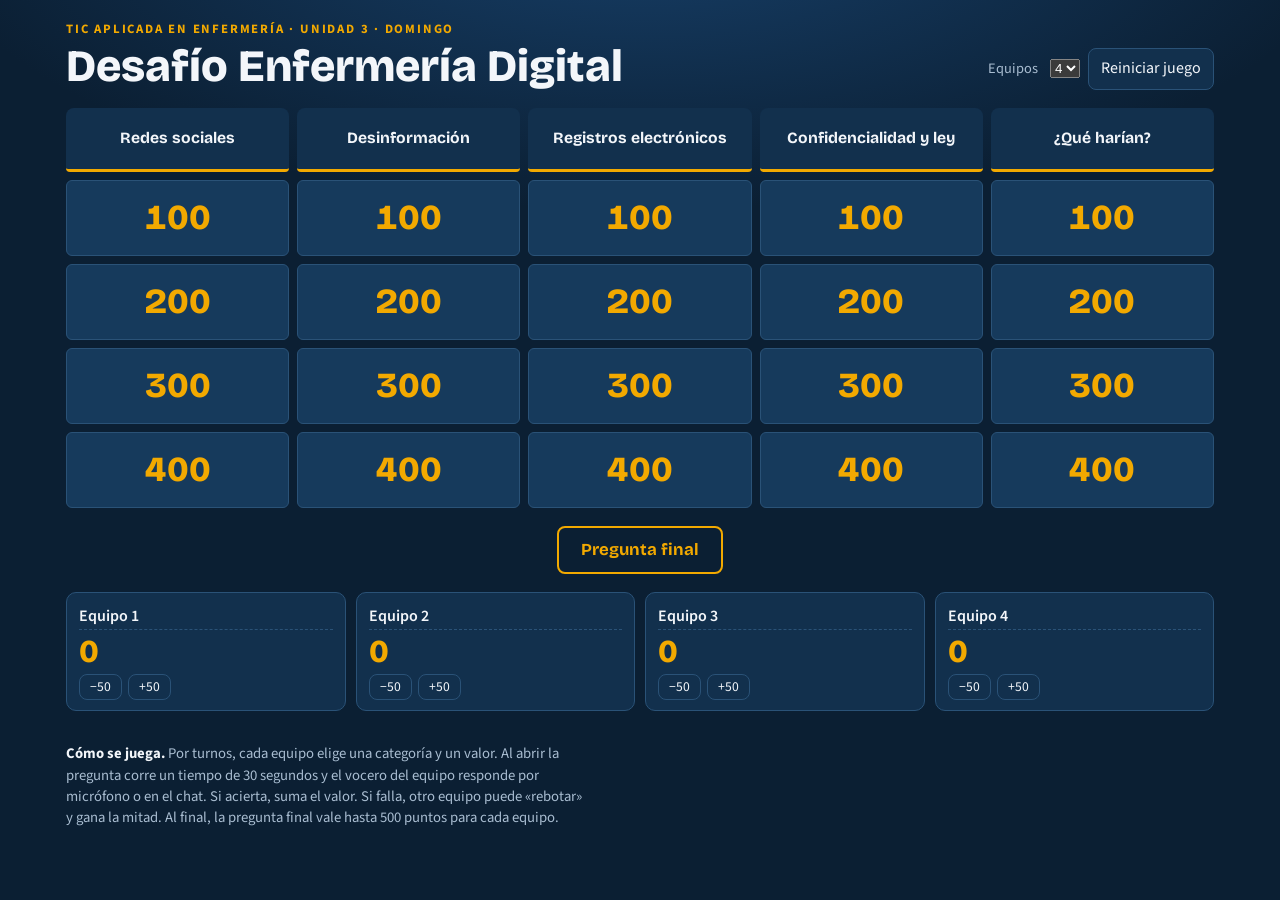
==== index.html @ 4cd5f792 "Primer commit: Desafío Enfermería Digital Co-Authored-By: Claude Opus 5.5 <noreply@anthropic.com>" ====
<!doctype html>
<html lang="es">
<head>
<meta charset="utf-8">
<meta name="viewport" content="width=device-width, initial-scale=1, viewport-fit=cover">
<title>Desafío Enfermería Digital</title>
<meta name="description" content="Juego de preguntas por equipos de la Unidad 3 de TIC aplicada en Enfermería (Maestría en Enfermería).">
<link rel="preconnect" href="https://fonts.googleapis.com">
<link rel="stylesheet" href="https://fonts.googleapis.com/css2?family=Bricolage+Grotesque:opsz,wght@12..96,500;12..96,700;12..96,800&family=Source+Sans+3:wght@400;600;700&display=swap">
<link rel="stylesheet" href="estilos.css">
</head>
<body>


<div class="wrap">
  <header>
    <div>
      <div class="kicker">TIC aplicada en Enfermería · Unidad 3 · Domingo</div>
      <h1>Desafío Enfermería Digital</h1>
    </div>
    <div class="tools">
      <label class="row"><span class="lbl">Equipos</span>
        <select id="nteams" aria-label="Número de equipos">
          <option>2</option><option>3</option><option selected>4</option><option>5</option><option>6</option>
        </select></label>
      <button id="resetBtn" type="button">Reiniciar juego</button>
    </div>
  </header>
  <div class="confirm" id="confirmReset" hidden>
    ¿Borrar puntajes y volver a habilitar todas las preguntas?
    <button type="button" class="primary" id="resetYes">Sí, reiniciar</button>
    <button type="button" id="resetNo">Cancelar</button>
  </div>

  <div class="board-scroll"><div class="board" id="board"></div></div>
  <div class="final"><button type="button" id="finalBtn">Pregunta final</button></div>

  <section class="scores" id="scores" aria-label="Marcador"></section>

  <p class="rules"><b>Cómo se juega.</b> Por turnos, cada equipo elige una categoría y un valor. Al abrir la pregunta corre un tiempo de 30 segundos y el vocero del equipo responde por micrófono o en el chat. Si acierta, suma el valor. Si falla, otro equipo puede «rebotar» y gana la mitad. Al final, la pregunta final vale hasta 500 puntos para cada equipo.</p>
</div>

<div class="overlay" id="overlay" hidden>
  <div class="card" role="dialog" aria-modal="true" aria-labelledby="qText">
    <div class="meta"><span class="tag" id="qTag"></span><span class="timer" id="timer">30</span></div>
    <p class="q" id="qText"></p>
    <div id="qExtra"></div>
    <div class="row">
      <button type="button" id="timerBtn">Iniciar tiempo</button>
      <button type="button" class="primary" id="showBtn">Mostrar respuesta</button>
    </div>
    <div class="answer" id="answer" hidden></div>
    <div id="awardBox" hidden></div>
    <div class="row"><button type="button" id="closeBtn">Cerrar y volver al tablero</button></div>
  </div>
</div>


<script src="preguntas.js"></script>
<script src="juego.js"></script>
</body>
</html>
---- estilos.css ----
/* Layout: tablero de concurso a pantalla completa para proyectar en Meet; marcador de equipos debajo; la pregunta abre en un panel superpuesto. Look único (azul institucional nocturno), sin modo claro. */
:root{
  --night:#0b1f33; --panel:#12304d; --tile:#163a5c; --tile-hi:#1d4a75;
  --gold:#f2a900; --gold-soft:#ffd36b; --ink:#f3f6fa; --muted:#a9bdd1;
  --ok:#3fbf7f; --bad:#e86a5c; --line:#2a5277;
  --display:"Bricolage Grotesque", "Trebuchet MS", system-ui, sans-serif;
  --body:"Source Sans 3", "Segoe UI", system-ui, sans-serif;
  color-scheme: dark;
}
*{box-sizing:border-box}
[hidden]{display:none!important}
img{max-width:100%}
html,body{min-height:100%}
body{margin:0;background:var(--night);color:var(--ink);font-family:var(--body);font-size:16px;line-height:1.45;
  background-image:radial-gradient(1200px 500px at 50% -10%, #17406a 0%, transparent 60%);}
.wrap{max-width:1180px;margin:0 auto;padding-block:20px 40px;padding-left:max(16px, env(safe-area-inset-left, 0px));padding-right:max(16px, env(safe-area-inset-right, 0px));display:grid;gap:18px}
header{display:flex;flex-wrap:wrap;align-items:end;justify-content:space-between;gap:12px}
.kicker{font-size:.8rem;letter-spacing:.14em;text-transform:uppercase;color:var(--gold);font-weight:700}
h1{font-family:var(--display);font-weight:800;font-size:clamp(1.7rem,4vw,2.8rem);line-height:1.05;margin:4px 0 0;text-wrap:balance}
.tools{display:flex;flex-wrap:wrap;gap:8px}
button{font:inherit;cursor:pointer;border-radius:8px;border:1px solid var(--line);background:var(--panel);color:var(--ink);padding:8px 12px}
button:hover{border-color:var(--gold)}
button:focus-visible,input:focus-visible,select:focus-visible{outline:3px solid var(--gold-soft);outline-offset:2px}
.board-scroll{overflow-x:auto}
.board{display:grid;grid-template-columns:repeat(5,minmax(130px,1fr));gap:8px;min-width:680px}
.cat{font-family:var(--display);font-weight:700;font-size:.98rem;text-align:center;padding:12px 8px;background:var(--panel);border-bottom:3px solid var(--gold);border-radius:8px 8px 4px 4px;min-height:64px;display:flex;align-items:center;justify-content:center;text-wrap:balance}
.tile{font-family:var(--display);font-weight:800;font-size:clamp(1.4rem,3vw,2.2rem);color:var(--gold);background:var(--tile);border:1px solid var(--line);border-radius:6px;min-height:76px;font-variant-numeric:tabular-nums;transition:background .15s, transform .15s}
.tile:hover:not(:disabled){background:var(--tile-hi);transform:translateY(-2px)}
.tile:disabled{color:transparent;background:#0f2840;border-style:dashed;cursor:default}
.final{display:flex;justify-content:center}
.final button{font-family:var(--display);font-weight:700;background:transparent;border:2px solid var(--gold);color:var(--gold);padding:10px 22px;font-size:1.05rem}
.final button:disabled{opacity:.35;cursor:default}
.scores{display:grid;grid-template-columns:repeat(auto-fit,minmax(170px,1fr));gap:10px}
.team{background:var(--panel);border:1px solid var(--line);border-radius:10px;padding:10px 12px;display:grid;gap:6px;min-width:0}
.team input{width:100%;background:transparent;border:0;border-bottom:1px dashed var(--line);color:var(--ink);font:600 1rem var(--body);padding:2px 0}
.team .pts{font-family:var(--display);font-weight:800;font-size:2rem;color:var(--gold);font-variant-numeric:tabular-nums;line-height:1}
.team .adj{display:flex;gap:6px}
.team .adj button{padding:2px 10px;font-size:.85rem}
.team.lead{border-color:var(--gold);box-shadow:0 0 0 1px var(--gold) inset}
.rules{color:var(--muted);font-size:.92rem;max-width:75ch}
.rules b{color:var(--ink)}
/* overlay */
.overlay{position:fixed;inset:0;background:rgba(5,14,25,.86);display:flex;align-items:flex-start;justify-content:center;overflow:auto;z-index:20;
  padding:max(20px, env(safe-area-inset-top, 0px)) max(16px, env(safe-area-inset-right, 0px)) max(20px, env(safe-area-inset-bottom, 0px)) max(16px, env(safe-area-inset-left, 0px))}
.card{background:var(--panel);border:1px solid var(--line);border-top:4px solid var(--gold);border-radius:12px;max-width:860px;width:100%;padding:22px clamp(16px,3vw,32px);display:grid;gap:16px;margin-block:auto}
.meta{display:flex;flex-wrap:wrap;justify-content:space-between;gap:8px;align-items:center}
.meta .tag{font-size:.8rem;letter-spacing:.12em;text-transform:uppercase;color:var(--gold);font-weight:700}
.timer{font-family:var(--display);font-weight:800;font-size:1.6rem;font-variant-numeric:tabular-nums;min-width:3ch;text-align:right}
.timer.low{color:var(--bad)}
.q{font-family:var(--display);font-weight:700;font-size:clamp(1.3rem,2.6vw,1.9rem);line-height:1.2;text-wrap:balance;margin:0}
.ctx{color:var(--muted);margin:0}
.opts{display:grid;gap:8px;margin:0;padding:0;list-style:none}
.opts li{border:1px solid var(--line);border-radius:8px;padding:8px 12px}
.opts li.right{border-color:var(--ok);background:rgba(63,191,127,.12)}
table.mini{border-collapse:collapse;font-size:.95rem}
table.mini td,table.mini th{border:1px solid var(--line);padding:4px 10px;text-align:left}
.answer{border-left:4px solid var(--ok);background:rgba(63,191,127,.08);padding:12px 14px;border-radius:0 8px 8px 0}
.answer h3{margin:0 0 4px;font-family:var(--display);font-size:1.1rem;color:var(--ok)}
.answer p{margin:.3em 0}
.row{display:flex;flex-wrap:wrap;gap:8px;align-items:center}
.row .lbl{color:var(--muted);font-size:.9rem;margin-right:4px}
.primary{background:var(--gold);color:#1a1300;border-color:var(--gold);font-weight:700}
.primary:hover{background:var(--gold-soft)}
.award{font-size:.9rem}
.confirm{display:flex;gap:8px;align-items:center;flex-wrap:wrap;color:var(--muted)}
@media (prefers-reduced-motion: reduce){*{transition:none!important}}
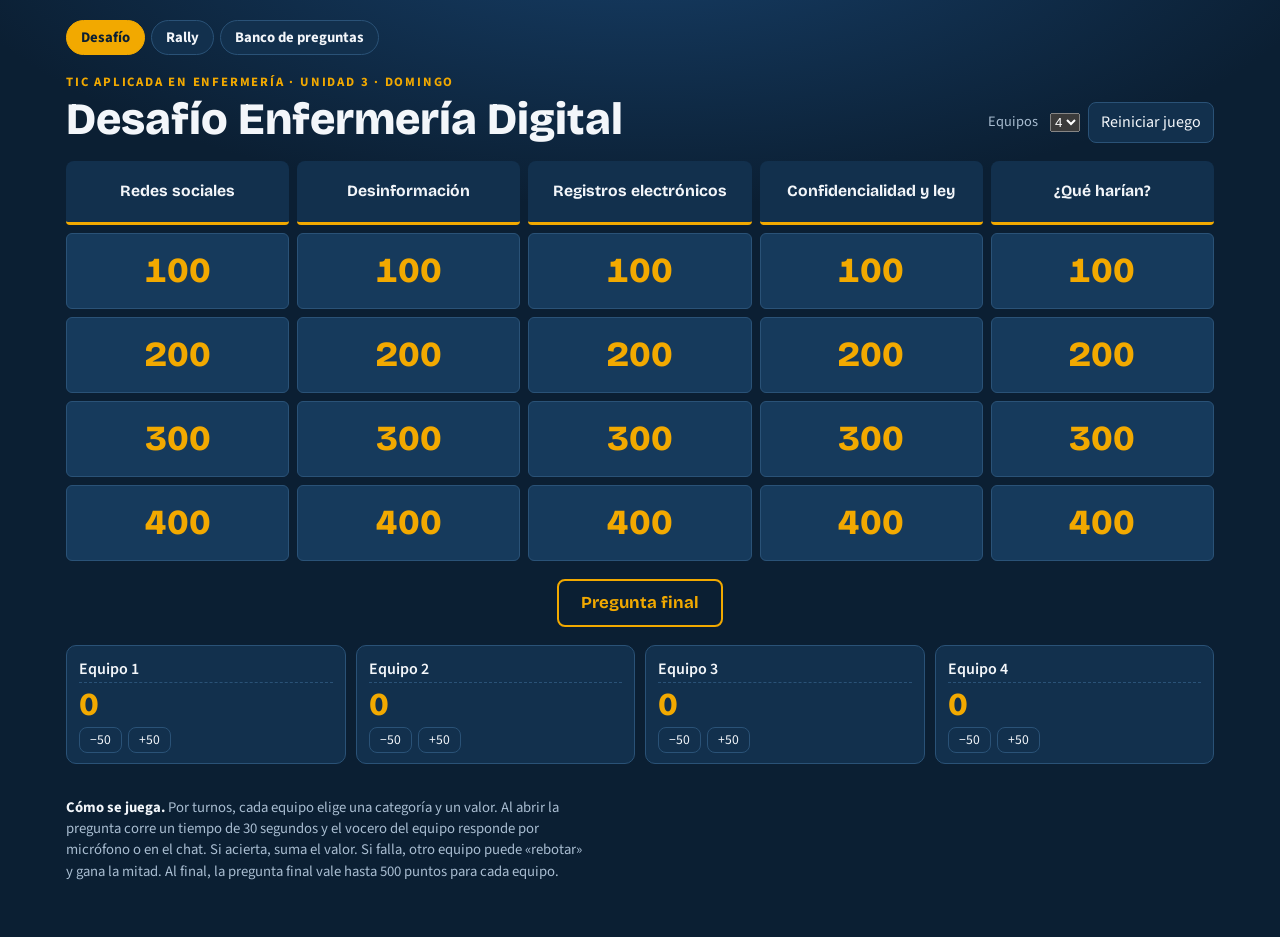
==== commit 1191a16f: "Agregar banco de preguntas avanzadas y menú entre juegos Nueva página banco-preguntas.html con las p" ====
--- a/index.html
+++ b/index.html
@@ -13,6 +13,11 @@
 
 
 <div class="wrap">
+  <nav class="gnav" aria-label="Juegos y materiales">
+    <a href="index.html" aria-current="page">Desafío</a>
+    <a href="rally.html">Rally</a>
+    <a href="banco-preguntas.html">Banco de preguntas</a>
+  </nav>
   <header>
     <div>
       <div class="kicker">TIC aplicada en Enfermería · Unidad 3 · Domingo</div>
--- a/estilos.css
+++ b/estilos.css
@@ -65,3 +65,9 @@
 .award{font-size:.9rem}
 .confirm{display:flex;gap:8px;align-items:center;flex-wrap:wrap;color:var(--muted)}
 @media (prefers-reduced-motion: reduce){*{transition:none!important}}
+
+/* menú entre juegos */
+.gnav{display:flex;flex-wrap:wrap;gap:6px}
+.gnav a{border:1px solid var(--line);border-radius:999px;padding:6px 14px;font-weight:700;text-decoration:none;color:var(--ink);background:var(--panel);font-size:.92rem}
+.gnav a:hover{border-color:var(--gold)}
+.gnav a[aria-current="page"]{background:var(--gold);color:var(--night);border-color:var(--gold)}
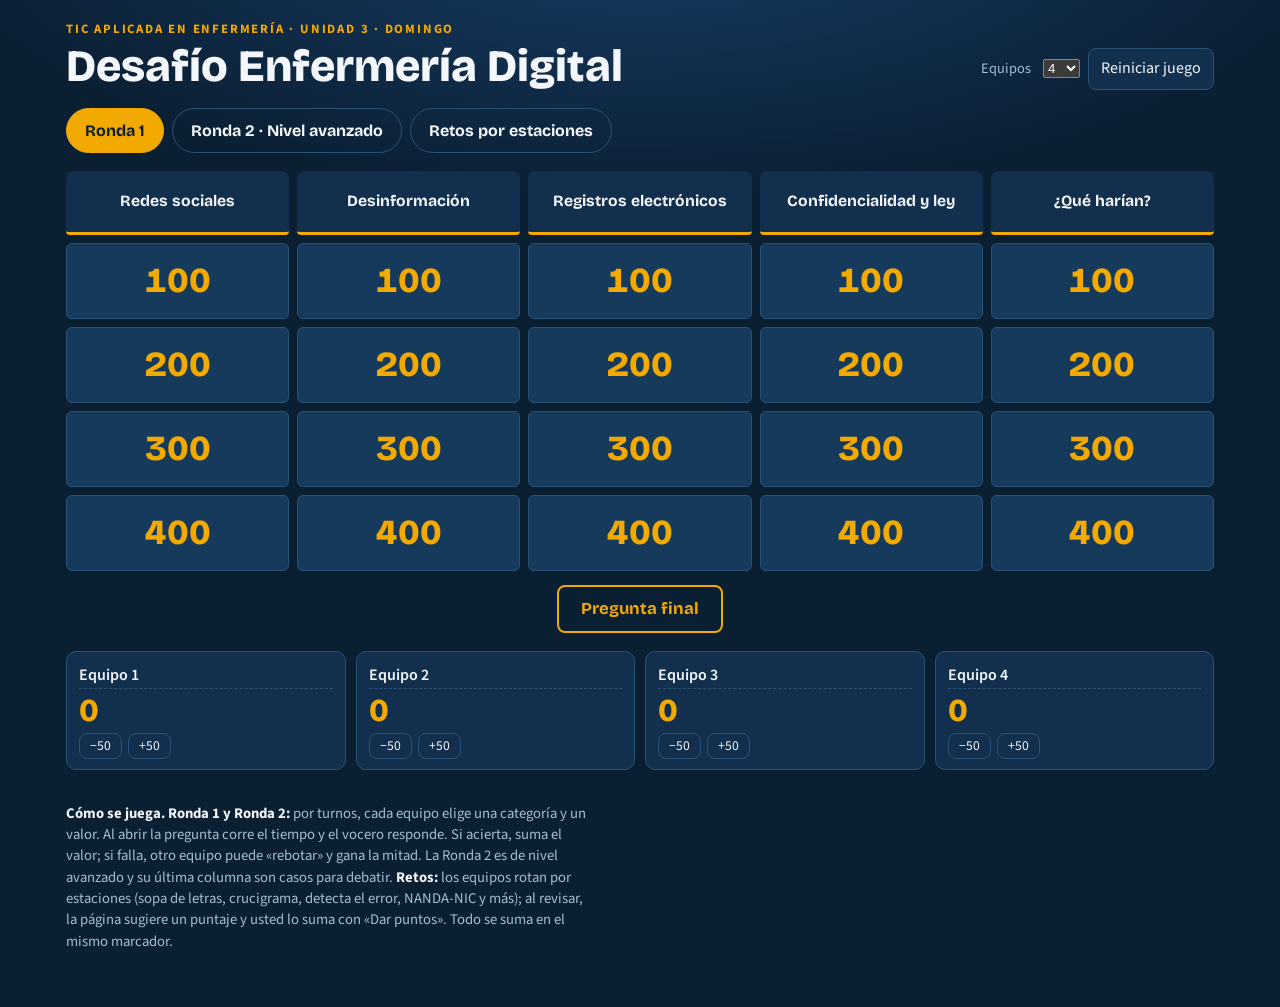
==== commit f779a483: "Integrar Ronda 2, retos y hasta 25 equipos en el Desafío El Desafío ahora tiene tres partes en una s" ====
--- a/index.html
+++ b/index.html
@@ -4,20 +4,15 @@
 <meta charset="utf-8">
 <meta name="viewport" content="width=device-width, initial-scale=1, viewport-fit=cover">
 <title>Desafío Enfermería Digital</title>
-<meta name="description" content="Juego de preguntas por equipos de la Unidad 3 de TIC aplicada en Enfermería (Maestría en Enfermería).">
+<meta name="description" content="Juego por equipos de la Unidad 3 de TIC aplicada en Enfermería: dos rondas de preguntas y retos por estaciones.">
 <link rel="preconnect" href="https://fonts.googleapis.com">
-<link rel="stylesheet" href="https://fonts.googleapis.com/css2?family=Bricolage+Grotesque:opsz,wght@12..96,500;12..96,700;12..96,800&family=Source+Sans+3:wght@400;600;700&display=swap">
+<link rel="stylesheet" href="https://fonts.googleapis.com/css2?family=Bricolage+Grotesque:opsz,wght@12..96,500;12..96,700;12..96,800&family=Source+Sans+3:wght@400;600;700&family=JetBrains+Mono:wght@500;700&display=swap">
 <link rel="stylesheet" href="estilos.css">
 </head>
 <body>
 
 
 <div class="wrap">
-  <nav class="gnav" aria-label="Juegos y materiales">
-    <a href="index.html" aria-current="page">Desafío</a>
-    <a href="rally.html">Rally</a>
-    <a href="banco-preguntas.html">Banco de preguntas</a>
-  </nav>
   <header>
     <div>
       <div class="kicker">TIC aplicada en Enfermería · Unidad 3 · Domingo</div>
@@ -25,9 +20,7 @@
     </div>
     <div class="tools">
       <label class="row"><span class="lbl">Equipos</span>
-        <select id="nteams" aria-label="Número de equipos">
-          <option>2</option><option>3</option><option selected>4</option><option>5</option><option>6</option>
-        </select></label>
+        <select id="nteams" aria-label="Número de equipos"></select></label>
       <button id="resetBtn" type="button">Reiniciar juego</button>
     </div>
   </header>
@@ -37,12 +30,52 @@
     <button type="button" id="resetNo">Cancelar</button>
   </div>
 
-  <div class="board-scroll"><div class="board" id="board"></div></div>
-  <div class="final"><button type="button" id="finalBtn">Pregunta final</button></div>
+  <nav class="modes" role="tablist" aria-label="Partes del juego">
+    <button type="button" role="tab" id="mtab-r1" aria-controls="mode-r1">Ronda 1</button>
+    <button type="button" role="tab" id="mtab-r2" aria-controls="mode-r2">Ronda 2 · Nivel avanzado</button>
+    <button type="button" role="tab" id="mtab-retos" aria-controls="mode-retos">Retos por estaciones</button>
+  </nav>
+
+  <section id="mode-r1" role="tabpanel" aria-labelledby="mtab-r1" class="mode">
+    <div class="board-scroll"><div class="board" id="board-r1"></div></div>
+    <div class="final"><button type="button" id="final-r1">Pregunta final</button></div>
+  </section>
+
+  <section id="mode-r2" role="tabpanel" aria-labelledby="mtab-r2" class="mode" hidden>
+    <div class="board-scroll"><div class="board" id="board-r2"></div></div>
+    <div class="final"><button type="button" id="final-r2">Pregunta final · Ronda 2</button></div>
+  </section>
+
+  <section id="mode-retos" role="tabpanel" aria-labelledby="mtab-retos" class="mode" hidden>
+    <div class="retos-top">
+      <div class="award-bar">
+        <label for="rTeam" class="lbl">Dar puntos a</label>
+        <select id="rTeam"></select>
+        <input id="rPts" type="number" step="10" value="100" aria-label="Puntos">
+        <button type="button" class="primary" id="rAdd">Sumar</button>
+        <span class="rmsg" id="rMsg" aria-live="polite"></span>
+      </div>
+      <div class="rclock-box">
+        <span class="rclock" id="rClock">05:00</span>
+        <div class="row" id="rPresets">
+          <button type="button" data-min="3">3 min</button>
+          <button type="button" data-min="5">5 min</button>
+          <button type="button" data-min="8">8 min</button>
+          <button type="button" data-min="10">10 min</button>
+        </div>
+        <div class="row">
+          <button type="button" class="primary" id="rStart">Iniciar</button>
+          <button type="button" id="rReset">Reiniciar</button>
+        </div>
+      </div>
+    </div>
+    <div class="subtabs" role="tablist" id="rtabs" aria-label="Estaciones"></div>
+    <div id="rpanels"></div>
+  </section>
 
   <section class="scores" id="scores" aria-label="Marcador"></section>
 
-  <p class="rules"><b>Cómo se juega.</b> Por turnos, cada equipo elige una categoría y un valor. Al abrir la pregunta corre un tiempo de 30 segundos y el vocero del equipo responde por micrófono o en el chat. Si acierta, suma el valor. Si falla, otro equipo puede «rebotar» y gana la mitad. Al final, la pregunta final vale hasta 500 puntos para cada equipo.</p>
+  <p class="rules"><b>Cómo se juega.</b> <b>Ronda 1 y Ronda 2:</b> por turnos, cada equipo elige una categoría y un valor. Al abrir la pregunta corre el tiempo y el vocero responde. Si acierta, suma el valor; si falla, otro equipo puede «rebotar» y gana la mitad. La Ronda 2 es de nivel avanzado y su última columna son casos para debatir. <b>Retos:</b> los equipos rotan por estaciones (sopa de letras, crucigrama, detecta el error, NANDA-NIC y más); al revisar, la página sugiere un puntaje y usted lo suma con «Dar puntos». Todo se suma en el mismo marcador.</p>
 </div>
 
 <div class="overlay" id="overlay" hidden>
@@ -62,6 +95,8 @@
 
 
 <script src="preguntas.js"></script>
+<script src="preguntas-avanzadas.js"></script>
 <script src="juego.js"></script>
+<script src="retos.js"></script>
 </body>
 </html>
--- a/estilos.css
+++ b/estilos.css
@@ -66,8 +66,130 @@
 .confirm{display:flex;gap:8px;align-items:center;flex-wrap:wrap;color:var(--muted)}
 @media (prefers-reduced-motion: reduce){*{transition:none!important}}
 
-/* menú entre juegos */
-.gnav{display:flex;flex-wrap:wrap;gap:6px}
-.gnav a{border:1px solid var(--line);border-radius:999px;padding:6px 14px;font-weight:700;text-decoration:none;color:var(--ink);background:var(--panel);font-size:.92rem}
-.gnav a:hover{border-color:var(--gold)}
-.gnav a[aria-current="page"]{background:var(--gold);color:var(--night);border-color:var(--gold)}
+/* ---------- partes del juego ---------- */
+.modes{display:flex;flex-wrap:wrap;gap:8px}
+.modes button{font-family:var(--display);font-weight:700;font-size:1rem;padding:10px 18px;border-radius:999px;background:transparent}
+.modes button[aria-selected="true"]{background:var(--gold);color:var(--night);border-color:var(--gold)}
+.mode{display:grid;gap:14px}
+.muted{color:var(--muted)}
+.small{font-size:.88rem}
+.ctx{font-size:1.05rem}
+ol.sub{margin:0;padding-left:1.3em;display:grid;gap:6px}
+.final-award{display:grid;gap:6px;max-height:50vh;overflow-y:auto}
+
+/* marcador con muchos equipos */
+.scores.many{grid-template-columns:repeat(auto-fill,minmax(140px,1fr));gap:8px}
+.scores.many .team{padding:8px 10px;gap:4px}
+.scores.many .team .pts{font-size:1.5rem}
+.scores.many .team input{font-size:.92rem}
+
+/* ---------- retos ---------- */
+.retos-top{display:flex;flex-wrap:wrap;gap:12px;justify-content:space-between;align-items:center;background:var(--panel);border:1px solid var(--line);border-radius:10px;padding:12px 14px}
+.award-bar{display:flex;flex-wrap:wrap;gap:8px;align-items:center;min-width:0}
+.award-bar select,.award-bar input{font:inherit;color:var(--ink);background:var(--tile);border:1px solid var(--line);border-radius:8px;padding:7px 10px}
+.award-bar input{width:6.5em;font-family:"JetBrains Mono",ui-monospace,monospace}
+.rmsg{color:var(--gold-soft);font-size:.92rem;flex-basis:100%}
+.rclock-box{display:flex;flex-wrap:wrap;gap:8px;align-items:center}
+.rclock{font-family:"JetBrains Mono",ui-monospace,monospace;font-weight:700;font-size:2rem;color:var(--gold);font-variant-numeric:tabular-nums;line-height:1;min-width:4.2ch}
+.rclock.done{color:var(--bad);animation:blink 1s steps(2) 4}
+@keyframes blink{50%{opacity:.25}}
+.rclock-box button{padding:5px 10px;font-size:.9rem}
+.subtabs{display:flex;gap:6px;overflow-x:auto;padding-bottom:4px}
+.stab{flex:0 0 auto;border-radius:999px;white-space:nowrap;font-weight:600}
+.stab[aria-selected="true"]{background:var(--ink);color:var(--night);border-color:var(--ink)}
+.station{display:grid;gap:16px;background:var(--panel);border:1px solid var(--line);border-radius:12px;padding:18px clamp(14px,2.5vw,24px)}
+.station-head{display:flex;flex-wrap:wrap;justify-content:space-between;gap:10px;align-items:start}
+.sh-text{display:grid;gap:6px;max-width:68ch}
+.station h2{font-family:var(--display);font-size:1.4rem;margin:0}
+.station h3{font-family:var(--display);font-size:1.05rem;margin:0}
+.station p{margin:0}
+.badge{font-family:"JetBrains Mono",ui-monospace,monospace;font-size:.8rem;border:1px solid var(--gold);color:var(--gold);border-radius:999px;padding:2px 10px;white-space:nowrap}
+.result{border-radius:8px;padding:10px 14px;font-weight:700}
+.result.good{background:rgba(63,191,127,.15);color:var(--ok)}
+.result.mid{background:rgba(232,106,92,.15);color:var(--bad)}
+.col{display:grid;gap:10px;min-width:0;align-content:start}
+.split{display:grid;grid-template-columns:minmax(0,auto) minmax(280px,1fr);gap:24px;align-items:start}
+@media (max-width:820px){.split{grid-template-columns:minmax(0,1fr)}}
+.toggles{display:flex;flex-wrap:wrap;gap:6px}
+.toggles label{display:inline-flex;gap:6px;align-items:center;border:1px solid var(--line);border-radius:999px;padding:4px 12px;font-weight:600;font-size:.92rem;cursor:pointer}
+.toggles input{accent-color:var(--gold)}
+.table-wrap{overflow-x:auto}
+table.plan{border-collapse:collapse;width:100%;font-size:.92rem}
+table.plan th,table.plan td{border-bottom:1px solid var(--line);padding:8px 10px;text-align:left;vertical-align:top}
+table.plan th{font-size:.75rem;text-transform:uppercase;letter-spacing:.08em;color:var(--muted)}
+table.plan td.r{font-family:"JetBrains Mono",ui-monospace,monospace;font-weight:700;white-space:nowrap}
+.chip{display:inline-block;border-radius:6px;padding:2px 8px;background:var(--tile);border:1px solid var(--line);font-weight:600;font-size:.85rem;margin:2px 4px 2px 0}
+
+/* sopa de letras */
+.wsgrid{display:grid;gap:2px;touch-action:none;user-select:none;-webkit-user-select:none;width:min(100%,540px);aspect-ratio:1;max-width:100%}
+.cell{display:flex;align-items:center;justify-content:center;font-family:"JetBrains Mono",ui-monospace,monospace;font-weight:700;font-size:clamp(.7rem,2.2vw,1.1rem);border-radius:4px;background:var(--tile);cursor:pointer}
+.cell.sel{background:var(--gold-soft);color:var(--night)}
+.cell.found{background:var(--gold);color:var(--night)}
+.clues{list-style:none;margin:0;padding:0;display:grid;gap:8px}
+.clues li{display:grid;grid-template-columns:auto minmax(0,1fr);gap:10px;align-items:baseline;padding:4px 6px 8px;border-bottom:1px dashed var(--line);cursor:pointer}
+.clues .n{font-family:"JetBrains Mono",ui-monospace,monospace;color:var(--muted);font-size:.85rem}
+.clues .ans{font-family:"JetBrains Mono",ui-monospace,monospace;font-size:.85rem;color:var(--muted);letter-spacing:.08em}
+.clues li.ok .ans{color:var(--ok);font-weight:700}
+.clues li.ok{opacity:.75}
+.clues li.act{background:var(--tile-hi);border-radius:6px}
+
+/* crucigrama */
+.cwgrid{display:grid;gap:2px;max-width:100%}
+.cwcell{position:relative;aspect-ratio:1;background:var(--ink);border-radius:3px}
+.cwcell input{width:100%;height:100%;border:0;background:transparent;color:var(--night);text-align:center;font-family:"JetBrains Mono",ui-monospace,monospace;font-weight:700;font-size:clamp(.75rem,2.4vw,1.2rem);text-transform:uppercase;padding:0;border-radius:2px}
+.cwcell input:focus{outline:3px solid var(--gold);outline-offset:-3px}
+.cwcell .num{position:absolute;top:2px;left:3px;font-size:.6rem;font-family:"JetBrains Mono",ui-monospace,monospace;color:#3d556d;pointer-events:none;line-height:1}
+.cwblank{aspect-ratio:1}
+.cwcell.act{background:var(--gold-soft)}
+.cwcell.ok{background:#b9ecd0}
+.cwcell.bad{background:#f6c3bc}
+
+/* nota de enfermería */
+.note{background:var(--tile);border:1px solid var(--line);border-left:6px solid var(--gold);border-radius:8px;padding:16px 18px;line-height:2.1;font-size:1.05rem;
+  background-image:repeating-linear-gradient(to bottom,transparent 0 33px,rgba(255,255,255,.06) 33px 34px)}
+.note-meta{font-family:"JetBrains Mono",ui-monospace,monospace;font-size:.8rem;color:var(--muted);line-height:1.6;margin-bottom:6px}
+.seg{border:0;background:transparent;padding:2px 3px;border-radius:4px;text-align:left;line-height:1.6;display:inline;font-size:inherit;color:var(--ink)}
+.seg:hover{background:var(--tile-hi)}
+.seg.marked{background:rgba(232,106,92,.2);text-decoration:underline wavy var(--bad);text-underline-offset:4px}
+.seg.hit{background:rgba(63,191,127,.2);text-decoration:underline wavy var(--ok)}
+.seg.miss{outline:2px dashed var(--bad);outline-offset:1px}
+.seg.wrong{background:rgba(232,106,92,.2);text-decoration:line-through}
+.why{margin:0;padding-left:1.2em;display:grid;gap:6px}
+
+/* NANDA-NIC y emparejar */
+.nhead,.nrow{display:grid;grid-template-columns:minmax(0,1.3fr) minmax(0,1fr) minmax(0,1fr);gap:10px;align-items:center}
+.nhead{padding:0 12px;font-size:.75rem;text-transform:uppercase;letter-spacing:.08em;color:var(--muted);font-weight:700}
+.nrow,.mrow{padding:10px 12px;border:1px solid var(--line);border-radius:8px;background:var(--tile)}
+.mrow{display:grid;grid-template-columns:minmax(0,1fr) minmax(0,1fr);gap:12px;align-items:center}
+@media (max-width:760px){.nrow,.mrow{grid-template-columns:minmax(0,1fr)}.nhead{display:none}}
+.nrow select,.mrow select{width:100%;font:inherit;color:var(--ink);background:var(--panel);border:1px solid var(--line);border-radius:6px;padding:8px}
+.nrow select.ok,.mrow.ok{border-color:var(--ok);background:rgba(63,191,127,.15)}
+.nrow select.no,.mrow.no{border-color:var(--bad);background:rgba(232,106,92,.15)}
+
+/* ordenar pasos */
+.steps{list-style:none;margin:0;padding:0;display:grid;gap:8px}
+.step{display:grid;grid-template-columns:2em minmax(0,1fr) auto;gap:10px;align-items:center;border:1px solid var(--line);border-radius:8px;padding:10px 12px;background:var(--tile)}
+.step .pos{font-family:"JetBrains Mono",ui-monospace,monospace;font-weight:700;color:var(--gold)}
+.step.ok{border-color:var(--ok);background:rgba(63,191,127,.15)}
+.step.no{border-color:var(--bad);background:rgba(232,106,92,.15)}
+.step .mv{display:flex;gap:4px}
+.step .mv button{width:36px;height:36px;padding:0;font-weight:700}
+
+/* correcto o falta */
+.jcards{display:grid;grid-template-columns:repeat(auto-fill,minmax(250px,1fr));gap:12px}
+.jcard{border:1px solid var(--line);border-radius:10px;padding:14px;display:flex;flex-direction:column;gap:10px;background:var(--tile)}
+.jcard p{margin:0}
+.jq{font-weight:600}
+.jopts{display:flex;gap:6px;margin-top:auto}
+.jopts button{flex:1;font-weight:700}
+.jcard.good{border-color:var(--ok)}
+.jcard.bad{border-color:var(--bad)}
+.jcard.good .verdict{color:var(--ok);font-weight:700}
+.jcard.bad .verdict{color:var(--bad);font-weight:700}
+.exp{font-size:.92rem;color:var(--muted)}
+
+/* dilema */
+.dilemma{border:2px solid var(--gold);border-radius:12px;padding:20px;display:grid;gap:12px}
+.dilemma ol{margin:0;padding-left:1.3em;display:grid;gap:6px}
+.dilemma .who{font-family:"JetBrains Mono",ui-monospace,monospace;font-size:.88rem;color:var(--gold-soft)}
+@media (prefers-reduced-motion: reduce){.rclock.done{animation:none}}
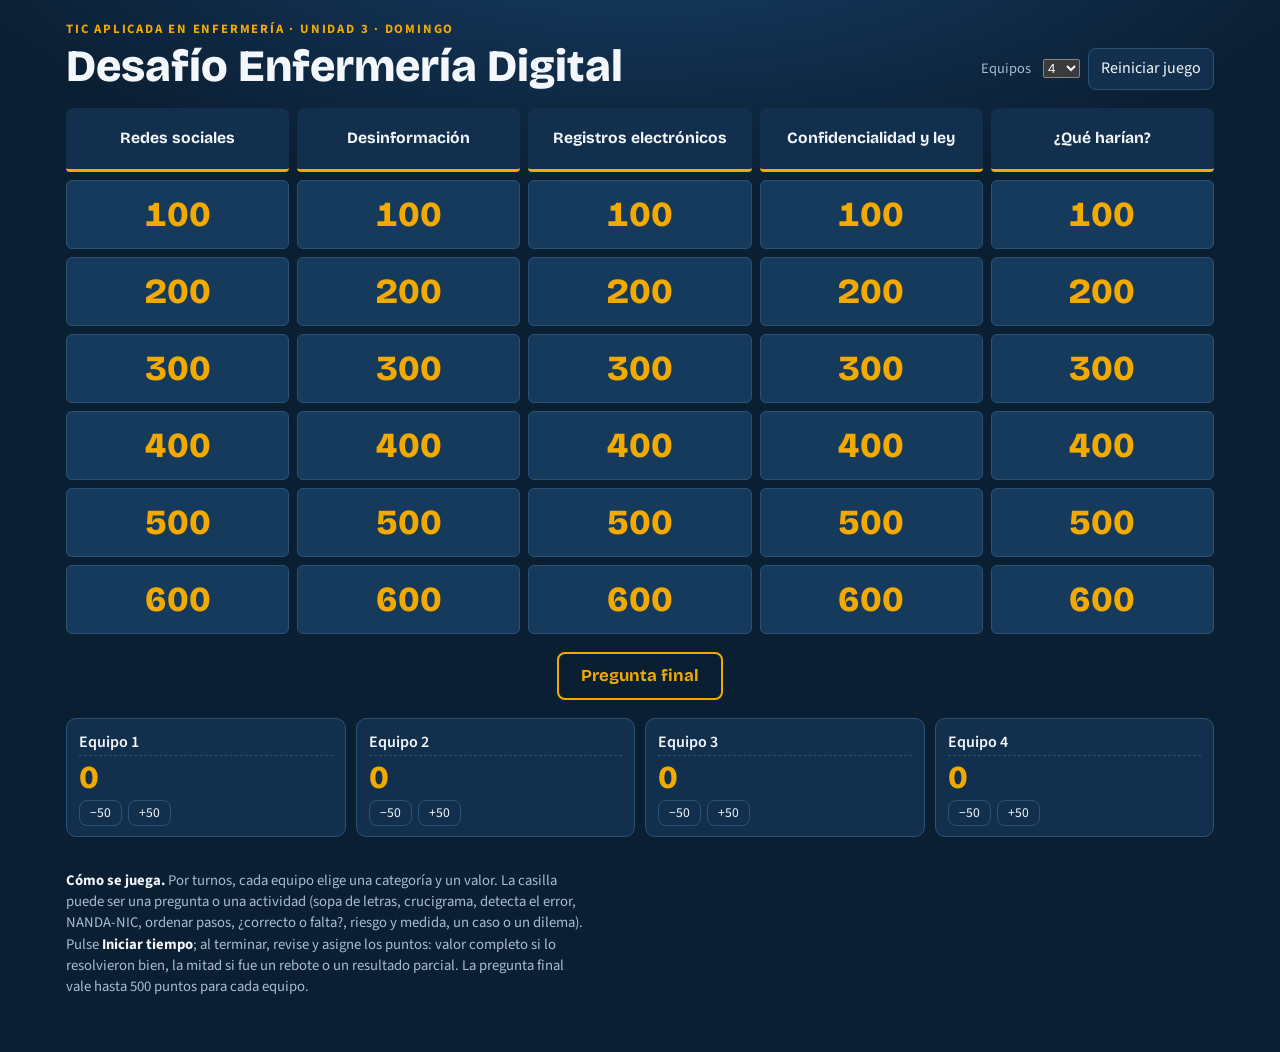
==== commit 23645591: "Unir preguntas y actividades en un solo tablero de 30 casillas El Desafío vuelve a ser un solo table" ====
--- a/index.html
+++ b/index.html
@@ -4,7 +4,7 @@
 <meta charset="utf-8">
 <meta name="viewport" content="width=device-width, initial-scale=1, viewport-fit=cover">
 <title>Desafío Enfermería Digital</title>
-<meta name="description" content="Juego por equipos de la Unidad 3 de TIC aplicada en Enfermería: dos rondas de preguntas y retos por estaciones.">
+<meta name="description" content="Juego por equipos de la Unidad 3 de TIC aplicada en Enfermería: preguntas y actividades en un solo tablero.">
 <link rel="preconnect" href="https://fonts.googleapis.com">
 <link rel="stylesheet" href="https://fonts.googleapis.com/css2?family=Bricolage+Grotesque:opsz,wght@12..96,500;12..96,700;12..96,800&family=Source+Sans+3:wght@400;600;700&family=JetBrains+Mono:wght@500;700&display=swap">
 <link rel="stylesheet" href="estilos.css">
@@ -30,52 +30,12 @@
     <button type="button" id="resetNo">Cancelar</button>
   </div>
 
-  <nav class="modes" role="tablist" aria-label="Partes del juego">
-    <button type="button" role="tab" id="mtab-r1" aria-controls="mode-r1">Ronda 1</button>
-    <button type="button" role="tab" id="mtab-r2" aria-controls="mode-r2">Ronda 2 · Nivel avanzado</button>
-    <button type="button" role="tab" id="mtab-retos" aria-controls="mode-retos">Retos por estaciones</button>
-  </nav>
-
-  <section id="mode-r1" role="tabpanel" aria-labelledby="mtab-r1" class="mode">
-    <div class="board-scroll"><div class="board" id="board-r1"></div></div>
-    <div class="final"><button type="button" id="final-r1">Pregunta final</button></div>
-  </section>
-
-  <section id="mode-r2" role="tabpanel" aria-labelledby="mtab-r2" class="mode" hidden>
-    <div class="board-scroll"><div class="board" id="board-r2"></div></div>
-    <div class="final"><button type="button" id="final-r2">Pregunta final · Ronda 2</button></div>
-  </section>
-
-  <section id="mode-retos" role="tabpanel" aria-labelledby="mtab-retos" class="mode" hidden>
-    <div class="retos-top">
-      <div class="award-bar">
-        <label for="rTeam" class="lbl">Dar puntos a</label>
-        <select id="rTeam"></select>
-        <input id="rPts" type="number" step="10" value="100" aria-label="Puntos">
-        <button type="button" class="primary" id="rAdd">Sumar</button>
-        <span class="rmsg" id="rMsg" aria-live="polite"></span>
-      </div>
-      <div class="rclock-box">
-        <span class="rclock" id="rClock">05:00</span>
-        <div class="row" id="rPresets">
-          <button type="button" data-min="3">3 min</button>
-          <button type="button" data-min="5">5 min</button>
-          <button type="button" data-min="8">8 min</button>
-          <button type="button" data-min="10">10 min</button>
-        </div>
-        <div class="row">
-          <button type="button" class="primary" id="rStart">Iniciar</button>
-          <button type="button" id="rReset">Reiniciar</button>
-        </div>
-      </div>
-    </div>
-    <div class="subtabs" role="tablist" id="rtabs" aria-label="Estaciones"></div>
-    <div id="rpanels"></div>
-  </section>
+  <div class="board-scroll"><div class="board" id="board"></div></div>
+  <div class="final"><button type="button" id="finalBtn">Pregunta final</button></div>
 
   <section class="scores" id="scores" aria-label="Marcador"></section>
 
-  <p class="rules"><b>Cómo se juega.</b> <b>Ronda 1 y Ronda 2:</b> por turnos, cada equipo elige una categoría y un valor. Al abrir la pregunta corre el tiempo y el vocero responde. Si acierta, suma el valor; si falla, otro equipo puede «rebotar» y gana la mitad. La Ronda 2 es de nivel avanzado y su última columna son casos para debatir. <b>Retos:</b> los equipos rotan por estaciones (sopa de letras, crucigrama, detecta el error, NANDA-NIC y más); al revisar, la página sugiere un puntaje y usted lo suma con «Dar puntos». Todo se suma en el mismo marcador.</p>
+  <p class="rules"><b>Cómo se juega.</b> Por turnos, cada equipo elige una categoría y un valor. La casilla puede ser una pregunta o una actividad (sopa de letras, crucigrama, detecta el error, NANDA-NIC, ordenar pasos, ¿correcto o falta?, riesgo y medida, un caso o un dilema). Pulse <b>Iniciar tiempo</b>; al terminar, revise y asigne los puntos: valor completo si lo resolvieron bien, la mitad si fue un rebote o un resultado parcial. La pregunta final vale hasta 500 puntos para cada equipo.</p>
 </div>
 
 <div class="overlay" id="overlay" hidden>
@@ -95,8 +55,7 @@
 
 
 <script src="preguntas.js"></script>
-<script src="preguntas-avanzadas.js"></script>
+<script src="actividades.js"></script>
 <script src="juego.js"></script>
-<script src="retos.js"></script>
 </body>
 </html>
--- a/estilos.css
+++ b/estilos.css
@@ -66,11 +66,7 @@
 .confirm{display:flex;gap:8px;align-items:center;flex-wrap:wrap;color:var(--muted)}
 @media (prefers-reduced-motion: reduce){*{transition:none!important}}
 
-/* ---------- partes del juego ---------- */
-.modes{display:flex;flex-wrap:wrap;gap:8px}
-.modes button{font-family:var(--display);font-weight:700;font-size:1rem;padding:10px 18px;border-radius:999px;background:transparent}
-.modes button[aria-selected="true"]{background:var(--gold);color:var(--night);border-color:var(--gold)}
-.mode{display:grid;gap:14px}
+/* ---------- textos extra de la ventana ---------- */
 .muted{color:var(--muted)}
 .small{font-size:.88rem}
 .ctx{font-size:1.05rem}
@@ -83,45 +79,23 @@
 .scores.many .team .pts{font-size:1.5rem}
 .scores.many .team input{font-size:.92rem}
 
-/* ---------- retos ---------- */
-.retos-top{display:flex;flex-wrap:wrap;gap:12px;justify-content:space-between;align-items:center;background:var(--panel);border:1px solid var(--line);border-radius:10px;padding:12px 14px}
-.award-bar{display:flex;flex-wrap:wrap;gap:8px;align-items:center;min-width:0}
-.award-bar select,.award-bar input{font:inherit;color:var(--ink);background:var(--tile);border:1px solid var(--line);border-radius:8px;padding:7px 10px}
-.award-bar input{width:6.5em;font-family:"JetBrains Mono",ui-monospace,monospace}
-.rmsg{color:var(--gold-soft);font-size:.92rem;flex-basis:100%}
-.rclock-box{display:flex;flex-wrap:wrap;gap:8px;align-items:center}
-.rclock{font-family:"JetBrains Mono",ui-monospace,monospace;font-weight:700;font-size:2rem;color:var(--gold);font-variant-numeric:tabular-nums;line-height:1;min-width:4.2ch}
-.rclock.done{color:var(--bad);animation:blink 1s steps(2) 4}
-@keyframes blink{50%{opacity:.25}}
-.rclock-box button{padding:5px 10px;font-size:.9rem}
-.subtabs{display:flex;gap:6px;overflow-x:auto;padding-bottom:4px}
-.stab{flex:0 0 auto;border-radius:999px;white-space:nowrap;font-weight:600}
-.stab[aria-selected="true"]{background:var(--ink);color:var(--night);border-color:var(--ink)}
-.station{display:grid;gap:16px;background:var(--panel);border:1px solid var(--line);border-radius:12px;padding:18px clamp(14px,2.5vw,24px)}
-.station-head{display:flex;flex-wrap:wrap;justify-content:space-between;gap:10px;align-items:start}
-.sh-text{display:grid;gap:6px;max-width:68ch}
-.station h2{font-family:var(--display);font-size:1.4rem;margin:0}
-.station h3{font-family:var(--display);font-size:1.05rem;margin:0}
-.station p{margin:0}
-.badge{font-family:"JetBrains Mono",ui-monospace,monospace;font-size:.8rem;border:1px solid var(--gold);color:var(--gold);border-radius:999px;padding:2px 10px;white-space:nowrap}
-.result{border-radius:8px;padding:10px 14px;font-weight:700}
-.result.good{background:rgba(63,191,127,.15);color:var(--ok)}
-.result.mid{background:rgba(232,106,92,.15);color:var(--bad)}
+/* tablero de 6 filas */
+.tile{min-height:64px}
+
+/* ---------- actividades dentro de la ventana ---------- */
+.card.wide{max-width:1160px}
+.act-box{display:grid;gap:14px}
+.act-box h3{font-family:var(--display);font-size:1.05rem;margin:0}
+.act-box p{margin:0}
 .col{display:grid;gap:10px;min-width:0;align-content:start}
-.split{display:grid;grid-template-columns:minmax(0,auto) minmax(280px,1fr);gap:24px;align-items:start}
+.split{display:grid;grid-template-columns:minmax(0,auto) minmax(260px,1fr);gap:22px;align-items:start}
 @media (max-width:820px){.split{grid-template-columns:minmax(0,1fr)}}
-.toggles{display:flex;flex-wrap:wrap;gap:6px}
-.toggles label{display:inline-flex;gap:6px;align-items:center;border:1px solid var(--line);border-radius:999px;padding:4px 12px;font-weight:600;font-size:.92rem;cursor:pointer}
-.toggles input{accent-color:var(--gold)}
-.table-wrap{overflow-x:auto}
-table.plan{border-collapse:collapse;width:100%;font-size:.92rem}
-table.plan th,table.plan td{border-bottom:1px solid var(--line);padding:8px 10px;text-align:left;vertical-align:top}
-table.plan th{font-size:.75rem;text-transform:uppercase;letter-spacing:.08em;color:var(--muted)}
-table.plan td.r{font-family:"JetBrains Mono",ui-monospace,monospace;font-weight:700;white-space:nowrap}
-.chip{display:inline-block;border-radius:6px;padding:2px 8px;background:var(--tile);border:1px solid var(--line);font-weight:600;font-size:.85rem;margin:2px 4px 2px 0}
+.fix{display:block;font-size:.85rem;color:var(--ok);margin-top:4px}
+.cell.missed{outline:2px dashed var(--bad);outline-offset:-2px}
+.clues li.miss .ans{color:var(--bad)}
 
 /* sopa de letras */
-.wsgrid{display:grid;gap:2px;touch-action:none;user-select:none;-webkit-user-select:none;width:min(100%,540px);aspect-ratio:1;max-width:100%}
+.wsgrid{display:grid;gap:2px;touch-action:none;user-select:none;-webkit-user-select:none;width:480px;aspect-ratio:1;max-width:100%}
 .cell{display:flex;align-items:center;justify-content:center;font-family:"JetBrains Mono",ui-monospace,monospace;font-weight:700;font-size:clamp(.7rem,2.2vw,1.1rem);border-radius:4px;background:var(--tile);cursor:pointer}
 .cell.sel{background:var(--gold-soft);color:var(--night)}
 .cell.found{background:var(--gold);color:var(--night)}
@@ -192,4 +166,3 @@
 .dilemma{border:2px solid var(--gold);border-radius:12px;padding:20px;display:grid;gap:12px}
 .dilemma ol{margin:0;padding-left:1.3em;display:grid;gap:6px}
 .dilemma .who{font-family:"JetBrains Mono",ui-monospace,monospace;font-size:.88rem;color:var(--gold-soft)}
-@media (prefers-reduced-motion: reduce){.rclock.done{animation:none}}
